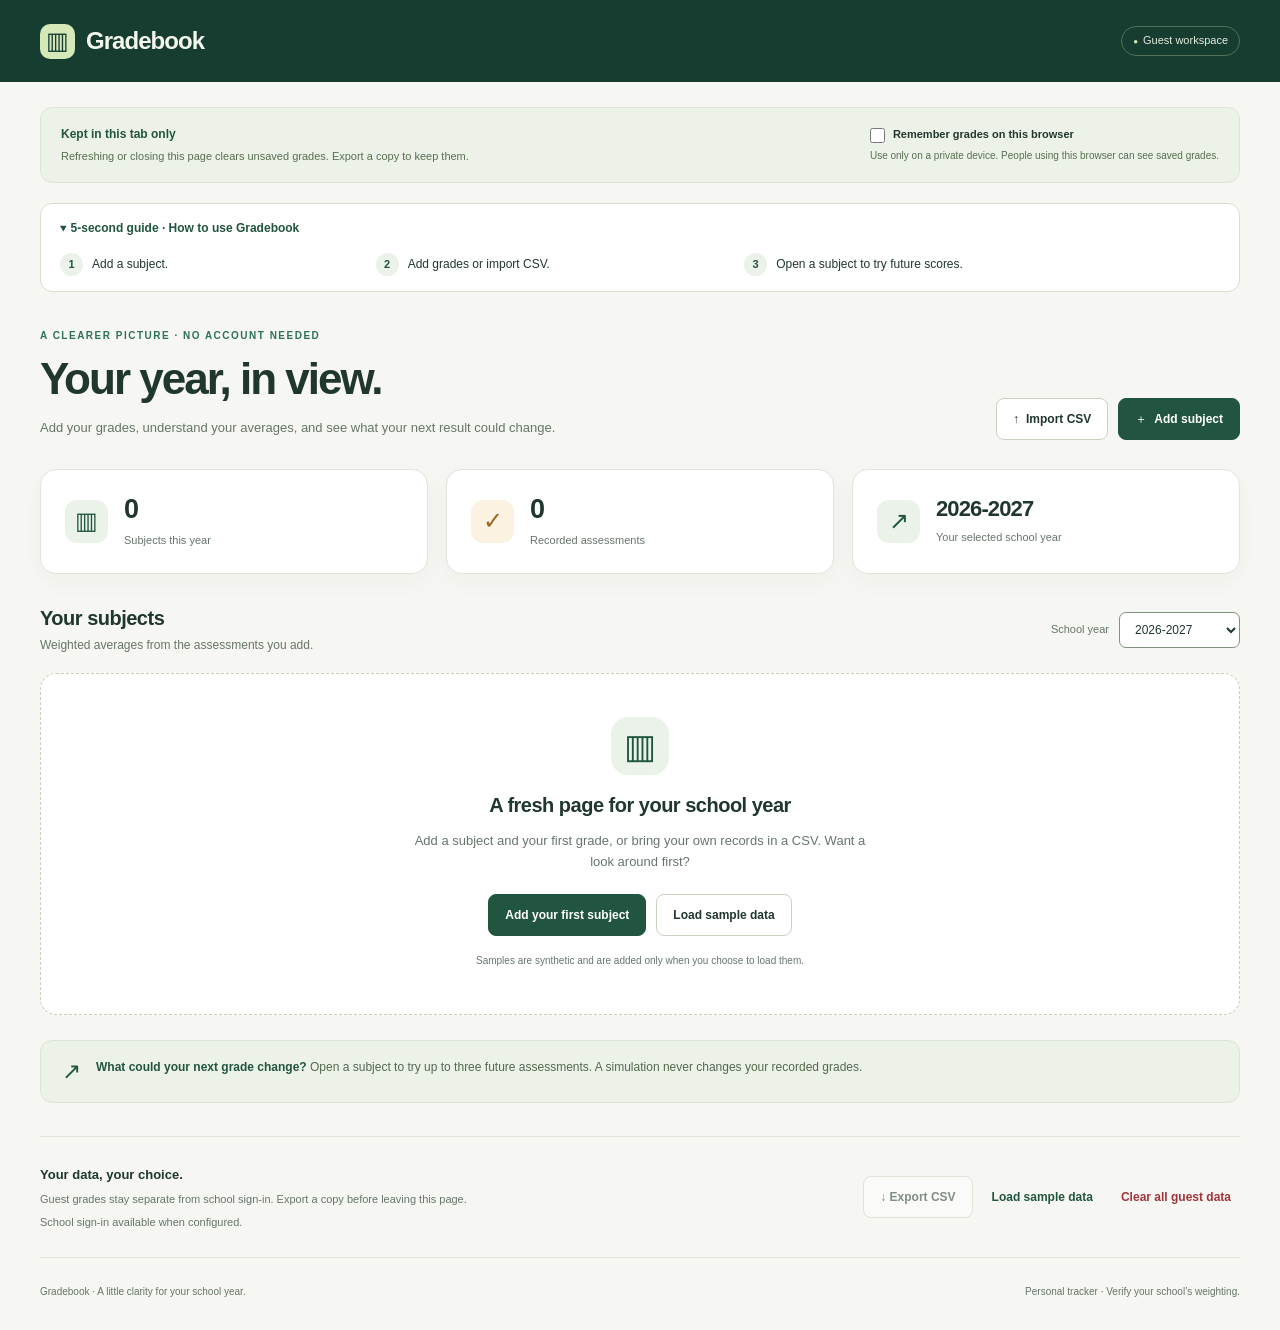
==== guest-site/index.html @ 970b0039 "Add free student grade dashboard with school SSO, guest mode and tutorial" ====
<!doctype html>
<html lang="en">
<head>
  <meta charset="utf-8">
  <meta name="viewport" content="width=device-width, initial-scale=1">
  <meta name="color-scheme" content="light">
  <meta name="referrer" content="strict-origin-when-cross-origin">
  <meta http-equiv="Content-Security-Policy" content="default-src 'self'; script-src 'self'; style-src 'self'; img-src 'self' data:; connect-src 'none'; object-src 'none'; base-uri 'none'; form-action 'none'">
  <meta name="description" content="Track your own grades and explore future scores, with no account required.">
  <title>Guest workspace · Gradebook</title>
  <link rel="stylesheet" href="./assets/app.css">
  <script src="./assets/app.js" defer></script>
</head>
<body data-school-login="">
  <a href="#main" class="skip-link">Skip to content</a>
  <header class="site-header">
    <a class="brand" href="#overview" aria-label="Gradebook guest overview"><span class="brand-mark" aria-hidden="true">▥</span>Gradebook</a>
    <div class="header-actions"><span class="guest-pill"><span aria-hidden="true">●</span>Guest workspace</span><a id="school-login" class="school-link" hidden>School sign-in <span aria-hidden="true">↗</span></a></div>
  </header>
  <main id="main" class="page">
    <noscript><div class="notice error">This guest tracker needs JavaScript to calculate and manage grades. No grades are sent to a server.</div></noscript>
    <div id="announcement" class="notice" role="status" aria-live="polite" hidden></div>
    <section class="storage-bar" aria-label="Guest data storage">
      <div class="storage-copy"><strong id="storage-status">Kept in this tab only</strong><span id="storage-description">Refreshing or closing this page clears your grades.</span></div>
      <div class="storage-choice"><label class="checkbox-label" for="remember"><input type="checkbox" id="remember">Remember grades on this browser</label><span>Use only on a private device. People using this browser can see saved grades.</span></div>
    </section>
    <details class="quick-guide" open>
      <summary>5-second guide · How to use Gradebook</summary>
      <ol class="quick-guide-steps" role="list">
        <li><span class="quick-guide-number" aria-hidden="true">1</span><span>Add a subject.</span></li>
        <li><span class="quick-guide-number" aria-hidden="true">2</span><span>Add grades or import CSV.</span></li>
        <li><span class="quick-guide-number" aria-hidden="true">3</span><span>Open a subject to try future scores.</span></li>
      </ol>
    </details>
    <section id="overview-view" aria-labelledby="overview-title">
      <div class="page-heading"><div><div class="eyebrow">A clearer picture · No account needed</div><h1 id="overview-title">Your year, in view.</h1><p class="lede">Add your grades, understand your averages, and see what your next result could change.</p></div><div class="actions"><button class="button secondary" id="import-open" type="button"><span aria-hidden="true">↑</span>Import CSV</button><button class="button" id="subject-open" type="button"><span aria-hidden="true">＋</span>Add subject</button></div></div>
      <div class="summary-grid" aria-label="Year at a glance"><article class="summary"><span class="summary-icon" aria-hidden="true">▥</span><div><strong id="subject-count">0</strong><span>Subjects this year</span></div></article><article class="summary"><span class="summary-icon amber" aria-hidden="true">✓</span><div><strong id="grade-count">0</strong><span>Recorded assessments</span></div></article><article class="summary"><span class="summary-icon" aria-hidden="true">↗</span><div><strong class="year-value" id="year-summary"></strong><span>Your selected school year</span></div></article></div>
      <div class="section-heading"><div><h2>Your subjects</h2><p class="muted small">Weighted averages from the assessments you add.</p></div><label class="year-label" for="year-filter">School year<select id="year-filter"></select></label></div>
      <div id="subject-grid" class="subject-grid"></div>
      <div id="empty-state" class="empty-state"><div class="empty-symbol" aria-hidden="true">▥</div><h2>A fresh page for your school year</h2><p>Add a subject and your first grade, or bring your own records in a CSV. Want a look around first?</p><div class="actions"><button class="button" id="first-subject" type="button">Add your first subject</button><button class="button secondary" id="sample-load" type="button">Load sample data</button></div><p class="fine-print">Samples are synthetic and are added only when you choose to load them.</p></div>
      <aside class="tip"><span aria-hidden="true">↗</span><p><strong>What could your next grade change?</strong> Open a subject to try up to three future assessments. A simulation never changes your recorded grades.</p></aside>
    </section>
    <section id="detail-view" hidden aria-labelledby="detail-title">
      <button id="detail-back" class="back-link" type="button">← Back to your subjects</button>
      <div class="page-heading"><div><div class="eyebrow" id="detail-year"></div><h1 id="detail-title" tabindex="-1"></h1><p class="lede">Every result is a step in your progress.</p></div><div class="actions"><button class="button secondary danger-text" id="subject-remove" type="button">Remove subject</button><button class="button" id="grade-open" type="button">＋ Add grade</button></div></div>
      <div class="detail-layout"><section class="panel" aria-labelledby="assessment-title"><div class="panel-heading"><h2 id="assessment-title">Your assessments</h2><span class="muted small" id="assessment-count"></span></div><div class="table-scroll"><table><caption class="sr-only" id="assessment-caption"></caption><thead><tr><th scope="col">Assessment</th><th scope="col" class="numeric">Result</th><th scope="col" class="numeric">Weight</th><th scope="col"><span class="sr-only">Actions</span></th></tr></thead><tbody id="assessment-body"></tbody></table></div><div class="compact-empty" id="assessment-empty">No grades yet. Add an assessment to begin your average.</div><p class="panel-note">Average = sum of each percentage × weight ÷ total weight.</p></section><aside><div class="average-card"><div><span>Your weighted average</span><small>Based on recorded grades</small></div><strong id="detail-average">—</strong></div><section class="panel" aria-labelledby="simulation-title"><div class="panel-heading"><h2 id="simulation-title">What’s possible?</h2><span aria-hidden="true">↗</span></div><div class="panel-body"><p class="muted small">Try future scores with the same relative weights as your recorded grades. Leave unused rows completely blank.</p><form id="simulation-form"><div id="future-rows"></div><div class="field"><label for="target">Target average (%)</label><input id="target" name="target" type="number" min="0" max="100" step="0.0001" value="70" required></div><button class="button wide" type="submit">Calculate projection →</button><p id="simulation-error" class="field-error" role="alert" hidden></p><div class="simulation-result" id="simulation-result" aria-live="polite" hidden><span>Projected average</span><strong id="projected-average"></strong><p id="target-result"></p></div></form><p class="fine-print">A prediction, not a recorded result. Verify assessment weights and rounding with your school.</p></div></section></aside></div>
    </section>
    <section class="data-tools" aria-label="Guest workspace tools"><div><strong>Your data, your choice.</strong><p>Guest grades stay separate from school sign-in. Export a copy before leaving this page.</p><p id="school-unconfigured" class="small muted">School sign-in available when configured.</p></div><div class="actions"><button class="button secondary" id="export-data" type="button">↓ Export CSV</button><button class="button quiet" id="sample-load-secondary" type="button">Load sample data</button><button class="button quiet danger-text" id="clear-data" type="button">Clear all guest data</button></div></section>
    <footer><span>Gradebook · A little clarity for your school year.</span><span>Personal tracker · Verify your school’s weighting.</span></footer>
  </main>
  <dialog id="subject-dialog" aria-labelledby="subject-dialog-title"><form id="subject-form"><div class="dialog-heading"><div><div class="eyebrow">Make room for progress</div><h2 id="subject-dialog-title">Add a subject</h2></div><button class="close-button" type="button" data-close="subject-dialog" aria-label="Close add subject">×</button></div><p class="muted small">Start with a subject and school year. You can add assessments next.</p><div class="field"><label for="subject-name">Subject name</label><input id="subject-name" name="name" maxlength="100" placeholder="e.g. Mathematics" required></div><div class="field"><label for="subject-year">School year</label><input id="subject-year" name="year" maxlength="9" pattern="[0-9]{4}-[0-9]{4}" placeholder="2026-2027" aria-describedby="year-help" required><span id="year-help" class="help-text">Use consecutive years, such as 2026-2027.</span></div><p id="subject-error" class="field-error" role="alert" hidden></p><div class="actions"><button class="button" type="submit">Add subject →</button><button class="button quiet" data-close="subject-dialog" type="button">Cancel</button></div></form></dialog>
  <dialog id="grade-dialog" aria-labelledby="grade-dialog-title"><form id="grade-form"><div class="dialog-heading"><div><div class="eyebrow" id="grade-subject-name"></div><h2 id="grade-dialog-title">Add a grade</h2></div><button class="close-button" type="button" data-close="grade-dialog" aria-label="Close grade form">×</button></div><div class="field"><label for="grade-title">Assessment title</label><input id="grade-title" name="title" maxlength="120" placeholder="e.g. Algebra quiz" required></div><div class="field-grid"><div class="field"><label for="grade-earned">Points earned</label><input id="grade-earned" name="earned" type="number" min="0" max="999999" step="0.0001" required></div><div class="field"><label for="grade-possible">Maximum points</label><input id="grade-possible" name="possible" type="number" min="0.0001" max="999999" step="0.0001" required></div><div class="field"><label for="grade-weight">Relative weight</label><input id="grade-weight" name="weight" type="number" min="0.0001" max="999999" step="0.0001" value="1" aria-describedby="weight-help" required></div><div class="field"><label for="grade-date">Date</label><input id="grade-date" name="date" type="date" required></div></div><p class="help-text" id="weight-help">Weight 2 counts twice as much as weight 1. For points-based averaging, use each assessment’s maximum points as its weight.</p><p id="grade-error" class="field-error" role="alert" hidden></p><div class="actions"><button class="button" id="grade-save" type="submit">Add grade ✓</button><button class="button quiet" data-close="grade-dialog" type="button">Cancel</button></div></form></dialog>
  <dialog id="import-dialog" aria-labelledby="import-dialog-title"><form id="import-form"><div class="dialog-heading"><div><div class="eyebrow">Bring it all together</div><h2 id="import-dialog-title">Import your grades</h2></div><button class="close-button" type="button" data-close="import-dialog" aria-label="Close CSV import">×</button></div><p class="muted small">Choose a CSV of your own records. The file stays in this browser and is checked before any grades are added.</p><pre class="csv-example">year,subject,title,earned,possible,weight,date
2026-2027,Mathematics,Algebra quiz,16,20,1,2026-10-01</pre><div class="field"><label for="csv-file">UTF-8 CSV file</label><input id="csv-file" name="file" type="file" accept=".csv,text/csv" required><p class="help-text">Up to 500 rows and 1 MiB. Use decimal points, positive maximum points and weights, consecutive school years, and YYYY-MM-DD dates. Exact duplicate assessments are skipped.</p></div><p id="import-error" class="field-error" role="alert" hidden></p><div class="actions"><button id="import-submit" class="button" type="submit">Import grades ↑</button><button class="button quiet" data-close="import-dialog" type="button">Cancel</button></div></form></dialog>
</body>
</html>
---- guest-site/assets/app.css ----
@charset "UTF-8";
:root{--paper:#f6f7f2;--surface:#fff;--forest:#173c30;--green:#21553f;--mint:#eaf2e9;--lime:#d4e8b8;--ink:#20372e;--muted:#66756b;--line:#dfe6dc;--red:#a33338;--amber:#9a691e;font-family:"Segoe UI",-apple-system,BlinkMacSystemFont,"Helvetica Neue",sans-serif;color:var(--ink);background:var(--paper);font-synthesis:none;text-rendering:optimizeLegibility}
*{box-sizing:border-box}body{margin:0;font-size:15px;line-height:1.6}button,input,select{font:inherit}button,a,input,select{-webkit-tap-highlight-color:transparent}button{cursor:pointer}button:disabled{opacity:.55;cursor:not-allowed}h1,h2,h3,p{margin:0}h1{font-size:clamp(32px,4vw,44px);line-height:1.14;letter-spacing:-.045em;font-weight:650;overflow-wrap:anywhere}h2{font-size:20px;line-height:1.35;letter-spacing:-.025em;font-weight:650}h3{font-size:17px;line-height:1.4;letter-spacing:-.02em;font-weight:650;overflow-wrap:anywhere}a{color:var(--green);text-underline-offset:3px}strong{font-weight:650}[hidden]{display:none!important}:focus-visible{outline:3px solid #b18322;outline-offset:4px}.sr-only{position:absolute;width:1px;height:1px;padding:0;margin:-1px;overflow:hidden;clip:rect(0,0,0,0);white-space:nowrap;border:0}.skip-link{position:fixed;top:-80px;left:16px;z-index:30;padding:12px 20px;background:white;color:var(--forest);border-radius:8px}.skip-link:focus{top:16px}
.site-header{display:flex;align-items:center;justify-content:space-between;gap:24px;padding:22px max(28px,calc((100vw - 1200px)/2));color:#f3f7ee;background:var(--forest)}.brand{display:inline-flex;align-items:center;gap:11px;color:inherit;font-size:24px;font-weight:650;letter-spacing:-.04em;text-decoration:none}.brand-mark{display:grid;place-items:center;width:35px;height:35px;border-radius:10px;color:var(--forest);background:var(--lime);font-size:24px;line-height:1}.header-actions{display:flex;align-items:center;gap:25px}.guest-pill{padding:5px 11px;border:1px solid #55705a;border-radius:20px;font-size:11px;color:#e3ecdf}.guest-pill span{margin-right:5px;color:var(--lime);font-size:8px}.school-link{color:#e6f0de;font-size:12px;text-decoration:none}.school-link:hover{color:white;text-decoration:underline}.school-link span{margin-left:7px}.page{max-width:1256px;margin:auto;padding:25px 28px 30px}.page-heading{display:flex;align-items:flex-end;justify-content:space-between;gap:30px;margin:36px 0 29px}.page-heading>div{min-width:0}.eyebrow{margin-bottom:10px;color:#2d7257;font-size:10px;font-weight:700;letter-spacing:.15em;text-transform:uppercase}.lede{max-width:650px;margin-top:11px;font-size:13px;color:var(--muted);line-height:1.85}.actions{display:flex;align-items:center;flex-wrap:wrap;gap:10px}.button{display:inline-flex;align-items:center;justify-content:center;gap:7px;min-height:42px;padding:10px 16px;border:1px solid var(--green);border-radius:8px;background:var(--green);color:#fff;font-size:12px;font-weight:600;line-height:1.5;text-decoration:none;white-space:nowrap}.button:hover{background:var(--forest);border-color:var(--forest)}.button.secondary{background:#fff;border-color:#c8d4c1;color:var(--ink)}.button.secondary:hover{background:var(--mint);border-color:#9bad92}.button.quiet{padding-inline:8px;background:transparent;border-color:transparent;color:var(--green)}.button.quiet:hover{background:var(--mint)}.button.danger-text,.danger-text{color:var(--red)}.button.wide{width:100%}.muted{color:var(--muted)}.small{font-size:12px}.fine-print{margin-top:16px;color:var(--muted);font-size:10px;line-height:1.85}.storage-bar{display:flex;align-items:center;justify-content:space-between;gap:25px;padding:17px 20px;background:#edf2e8;border:1px solid #dce5d5;border-radius:12px}.storage-copy strong{display:block;font-size:12px;color:var(--green)}.storage-copy>span{display:block;margin-top:3px;color:#586e50;font-size:11px}.storage-choice>span{display:block;margin-top:4px;color:#586e50;font-size:10px}.checkbox-label{display:flex;gap:8px;align-items:center;margin:0;font-size:11px;font-weight:600}.checkbox-label input{accent-color:var(--green);width:15px;height:15px;flex-shrink:0;margin:0}.summary-grid{display:grid;grid-template-columns:repeat(3,minmax(0,1fr));gap:18px;margin-bottom:31px}.summary{display:flex;align-items:center;gap:16px;padding:23px 24px;border:1px solid var(--line);border-radius:16px;background:white;box-shadow:0 7px 24px rgb(26 51 37 / 4%)}.summary-icon{display:grid;place-items:center;width:43px;height:43px;border-radius:12px;background:var(--mint);color:var(--green);font-size:24px}.summary-icon.amber{background:#fbf2e2;color:var(--amber)}.summary strong{display:block;font-size:27px;line-height:1.2;font-weight:650;letter-spacing:-.04em;font-variant-numeric:tabular-nums}.summary strong.year-value{font-size:22px}.summary div>span{display:block;margin-top:7px;font-size:11px;color:var(--muted)}.section-heading{display:flex;align-items:center;justify-content:space-between;gap:18px;margin-bottom:18px}.section-heading p{margin-top:4px}.year-label{display:flex;align-items:center;gap:10px;margin:0;color:var(--muted);font-size:11px;font-weight:400}.year-label select{width:auto;min-height:36px;padding:8px 30px 8px 11px;font-size:12px}.subject-grid{display:grid;grid-template-columns:repeat(3,minmax(0,1fr));gap:18px}.subject-card{min-width:0;padding:24px;background:#fff;border:1px solid var(--line);border-radius:16px;box-shadow:0 7px 24px rgb(26 51 37 / 4%);transition:border-color .15s ease,transform .15s ease}.subject-card:hover{transform:translateY(-2px);border-color:#adc2a3}.subject-card-top{display:flex;align-items:flex-start;justify-content:space-between;gap:16px;margin-bottom:22px}.subject-symbol{display:grid;place-items:center;flex-shrink:0;width:38px;height:38px;background:var(--mint);border-radius:11px;color:var(--green);font-size:19px;font-family:Georgia,serif}.source{color:var(--muted);font-size:10px}.subject-year{margin-top:3px;color:var(--muted);font-size:11px}.subject-score{margin-top:20px;font-size:35px;font-weight:650;line-height:1.2;letter-spacing:-.05em;font-variant-numeric:tabular-nums}.subject-score span{margin-left:3px;font-size:19px;font-weight:400;color:var(--muted)}.subject-card progress{display:block;width:100%;height:6px;margin:15px 0 10px;-webkit-appearance:none;appearance:none;border:0;border-radius:10px;background:#edf1e9;color:#2d7257;overflow:hidden}.subject-card progress::-webkit-progress-bar{background:#edf1e9}.subject-card progress::-webkit-progress-value{background:#2d7257;border-radius:10px}.subject-card progress::-moz-progress-bar{background:#2d7257;border-radius:10px}.subject-meta{display:flex;justify-content:space-between;gap:10px;color:var(--muted);font-size:10px}.subject-card-bottom{display:flex;align-items:center;justify-content:space-between;gap:12px;margin-top:21px;padding-top:14px;border-top:1px solid #edf0e9}.text-button{padding:0;border:0;background:transparent;color:var(--green);font-size:11px;font-weight:600;text-align:left}.text-button:hover{text-decoration:underline;text-underline-offset:4px}.empty-state{padding:43px 22px;text-align:center;border:1px dashed #c2d1b9;border-radius:16px;background:white}.empty-symbol{display:grid;place-items:center;width:58px;height:58px;margin:0 auto 17px;border-radius:17px;color:var(--green);background:var(--mint);font-size:34px}.empty-state>p:not(.fine-print){max-width:470px;margin:12px auto 22px;color:var(--muted);font-size:13px}.empty-state .actions{justify-content:center}.tip{display:flex;align-items:flex-start;gap:15px;margin-top:25px;padding:17px 21px;border:1px solid #dce5d5;border-radius:12px;background:#edf2e8;font-size:12px;color:#53694d}.tip>span{color:var(--green);font-size:23px;line-height:1.2}.tip strong{color:var(--green)}.data-tools{display:flex;align-items:center;justify-content:space-between;gap:25px;margin-top:33px;padding:25px 0;border-top:1px solid var(--line);border-bottom:1px solid var(--line)}.data-tools strong{font-size:13px}.data-tools p{max-width:470px;margin-top:5px;color:var(--muted);font-size:11px}.data-tools .actions{justify-content:flex-end}footer{display:flex;align-items:center;justify-content:space-between;flex-wrap:wrap;gap:12px;padding-top:26px;color:var(--muted);font-size:10px}.notice{padding:13px 17px;margin-bottom:18px;background:var(--mint);color:var(--green);border:1px solid #ccdcbc;border-radius:9px;font-size:12px}.notice.error{background:#fcf0ee;color:var(--red);border-color:#e4bab5}.back-link{margin:30px 0 0;padding:0;border:0;background:transparent;color:var(--muted);font-size:12px}.back-link:hover{color:var(--green)}#detail-view .page-heading{margin-top:21px}.detail-layout{display:grid;grid-template-columns:minmax(0,1.7fr) minmax(320px,1fr);gap:24px;align-items:start}.panel{background:white;border:1px solid var(--line);border-radius:16px;box-shadow:0 7px 24px rgb(26 51 37 / 4%);overflow:hidden}.panel-heading{display:flex;align-items:center;justify-content:space-between;gap:15px;padding:22px 24px;border-bottom:1px solid var(--line)}.panel-heading h2{font-size:18px}.panel-body{padding:24px}.panel-note{padding:14px 24px;border-top:1px solid var(--line);color:var(--muted);font-size:10px}.table-scroll{overflow-x:auto}table{width:100%;border-collapse:collapse;text-align:left}th{padding:13px 22px;background:#fafbf8;border-bottom:1px solid var(--line);color:var(--muted);font-size:10px;font-weight:600;text-transform:uppercase;letter-spacing:.04em;white-space:nowrap}td{padding:17px 22px;border-bottom:1px solid #ecf0e9;font-size:12px;vertical-align:middle}tbody tr:last-child td{border:0}.assessment-name{display:block;font-weight:600;overflow-wrap:anywhere;min-width:110px}.assessment-meta{display:block;margin-top:4px;color:var(--muted);font-size:10px}.numeric{text-align:right;font-variant-numeric:tabular-nums}.score-pill{display:inline-block;padding:4px 7px;border-radius:6px;background:var(--mint);color:var(--green);font-size:11px;font-weight:600;white-space:nowrap}.table-actions{display:flex;align-items:center;gap:12px}.table-actions button{font-size:10px}.compact-empty{padding:30px 24px;text-align:center;color:var(--muted);font-size:12px}.average-card{display:flex;align-items:center;justify-content:space-between;gap:15px;padding:23px 24px;margin-bottom:21px;border-radius:16px;background:var(--forest);color:#fff}.average-card span{font-size:12px;color:#d3e4d1}.average-card small{display:block;margin-top:4px;color:#b0c7b3;font-size:10px}.average-card strong{font-size:37px;font-weight:650;letter-spacing:-.05em;white-space:nowrap;font-variant-numeric:tabular-nums}.future-label{margin:19px 0 8px;color:var(--muted);font-size:10px;font-weight:650;letter-spacing:.08em;text-transform:uppercase}.future-row{display:grid;grid-template-columns:repeat(3,minmax(0,1fr));gap:10px}.future-row .field{margin:0}.future-row label{font-size:10px}.future-row input{min-height:38px;padding:8px 9px;font-size:12px}#simulation-form>.field{margin-top:23px}.simulation-result{margin-top:20px;padding:18px;border:1px solid #d2e1c9;border-radius:10px;background:var(--mint)}.simulation-result>span{color:#526c4b;font-size:11px}.simulation-result>strong{display:block;margin-top:6px;color:var(--green);font-size:31px;letter-spacing:-.04em;font-variant-numeric:tabular-nums}.simulation-result p{margin-top:8px;color:#526c4b;font-size:11px;line-height:1.8}.field{margin:21px 0}.field-grid{display:grid;grid-template-columns:1fr 1fr;gap:0 19px}.field-grid .field{margin-top:0}label{display:block;margin-bottom:7px;font-size:12px;font-weight:600}input:not([type=checkbox]),select{width:100%;min-height:43px;padding:10px 12px;border:1px solid #83927e;border-radius:7px;background:white;color:var(--ink);line-height:1.4}input:not([type=checkbox]):hover,select:hover{border-color:#6f8666}input:not([type=checkbox]):focus,select:focus{border-color:var(--green);outline:3px solid #deebd6;outline-offset:0}input[type=file]{padding:13px;background:#fafcf8;font-size:12px}input[type=file]::file-selector-button{margin-right:10px;padding:6px 9px;border:1px solid #a4b59c;border-radius:5px;background:var(--mint);color:var(--green);cursor:pointer}.help-text{display:block;margin-top:8px;color:var(--muted);font-size:11px;line-height:1.8}.field-error{margin:15px 0;color:var(--red);font-size:12px;line-height:1.7}.csv-example{overflow-x:auto;margin:20px 0;padding:14px;border:1px solid #dce4d7;border-radius:8px;background:#f7faf4;color:var(--green);font-family:Consolas,"SFMono-Regular",monospace;font-size:10px;line-height:1.8;white-space:pre}dialog{width:calc(100% - 32px);max-width:550px;max-height:calc(100dvh - 40px);padding:28px;border:1px solid #cbd8c2;border-radius:18px;background:var(--paper);color:var(--ink);box-shadow:0 20px 90px rgb(10 30 15 / 22%);overflow-y:auto}dialog::backdrop{background:rgb(15 35 25 / 48%);backdrop-filter:blur(3px)}.dialog-heading{display:flex;justify-content:space-between;align-items:flex-start;gap:15px;margin-bottom:14px}.dialog-heading h2{font-size:27px}.dialog-heading .eyebrow{margin-bottom:7px}.close-button{display:grid;place-items:center;flex-shrink:0;width:30px;height:30px;padding:0;border:1px solid #c4d1bc;border-radius:50%;background:white;color:var(--muted);font-size:23px;line-height:1}.close-button:hover{background:var(--mint);color:var(--green)}
@media(max-width:1050px){.subject-grid{grid-template-columns:repeat(2,minmax(0,1fr))}.detail-layout{grid-template-columns:minmax(0,1.4fr) minmax(300px,1fr);gap:18px}.panel-body,.panel-heading{padding:20px}td,th{padding-inline:16px}.table-actions{flex-direction:column;align-items:flex-start;gap:6px}.data-tools{align-items:flex-start}.data-tools .actions{max-width:310px}.storage-bar{align-items:flex-start}.storage-copy{max-width:260px}.summary{padding:20px}.summary strong.year-value{font-size:20px}}
@media(max-width:800px){.detail-layout{grid-template-columns:1fr}.detail-layout>aside{display:grid;grid-template-columns:minmax(210px,.7fr) minmax(0,1fr);gap:20px;align-items:start}.average-card{align-items:flex-start;flex-direction:column}.page-heading{align-items:flex-start;flex-direction:column;gap:22px}.summary{gap:12px;padding:19px 16px}.summary-icon{width:35px;height:35px;font-size:21px}.summary div>span{font-size:10px}.table-actions{flex-direction:row}.storage-bar{flex-direction:column;gap:13px}.storage-copy{max-width:none}}
@media(max-width:600px){.site-header{padding:18px 20px;gap:14px}.brand{font-size:21px;gap:8px}.brand-mark{width:31px;height:31px}.header-actions{align-items:flex-end;flex-direction:column;gap:7px}.guest-pill{padding:3px 9px;font-size:9px}.school-link{font-size:10px}.page{padding:18px 20px 25px}.page-heading{margin-top:28px;margin-bottom:24px}.eyebrow{font-size:9px}.lede{font-size:12px}.summary-grid{gap:10px;margin-bottom:26px}.summary{padding:18px 12px;align-items:flex-start;flex-direction:column;gap:12px;border-radius:12px}.summary strong{font-size:24px}.summary strong.year-value{font-size:17px}.summary div>span{font-size:9px;line-height:1.6}.summary-icon{width:30px;height:30px;font-size:19px;border-radius:9px}.section-heading{align-items:flex-start;flex-direction:column;gap:12px}.section-heading h2{font-size:19px}.subject-grid{gap:13px}.subject-card{padding:19px;border-radius:13px}.subject-card-top{margin-bottom:18px}.subject-score{font-size:31px}.subject-meta{font-size:9px;gap:5px}.text-button{font-size:10px}.data-tools{align-items:flex-start;flex-direction:column;gap:18px}.data-tools .actions{justify-content:flex-start;max-width:none}.detail-layout>aside{display:block}.average-card{align-items:center;flex-direction:row}.table-actions{gap:10px}.tip{padding:15px;font-size:11px}footer{font-size:9px}.storage-bar{padding:15px}.storage-choice>span{font-size:9px;line-height:1.8}.checkbox-label{font-size:10px}.dialog-heading h2{font-size:25px}dialog{padding:23px}.field-grid{gap:0 14px}.empty-state{padding:33px 20px}.empty-state>p:not(.fine-print){font-size:12px}.panel-note{padding-inline:18px}.back-link{margin-top:25px}}
@media(max-width:410px){.page{padding-inline:16px}.subject-grid{grid-template-columns:1fr}.subject-card{padding:23px}.summary-icon{display:none}.summary{padding:18px 10px}.summary strong.year-value{font-size:15px}.subject-meta{font-size:10px}.text-button{font-size:11px}.future-row{gap:8px}.future-row label{font-size:9px}.field-grid{grid-template-columns:1fr}.button{padding-inline:13px}.page-heading .actions{gap:8px}dialog{padding:20px}.header-actions{gap:6px}.guest-pill{font-size:9px}.site-header{padding-inline:16px}}
@media(prefers-reduced-motion:reduce){*,*::before,*::after{scroll-behavior:auto!important;transition:none!important;animation:none!important}}
.quick-guide{margin:20px 0 0;padding:15px 19px;border:1px solid #d6e2cf;border-radius:12px;background:#fff}.quick-guide summary{color:var(--green);font-size:12px;font-weight:650;cursor:pointer}.quick-guide summary::marker{color:var(--green);font-size:10px}.quick-guide-steps{display:grid;grid-template-columns:.85fr 1fr 1.35fr;gap:16px;margin:15px 0 0;padding:0;list-style:none}.quick-guide-steps li{display:flex;align-items:center;gap:9px;color:var(--ink);font-size:12px}.quick-guide-number{display:grid;place-items:center;flex-shrink:0;width:23px;height:23px;border-radius:50%;background:var(--mint);color:var(--green);font-size:11px;font-weight:650}@media(max-width:700px){.quick-guide-steps{grid-template-columns:1fr;gap:10px}.quick-guide{padding:14px 16px}.quick-guide summary{font-size:11px}}
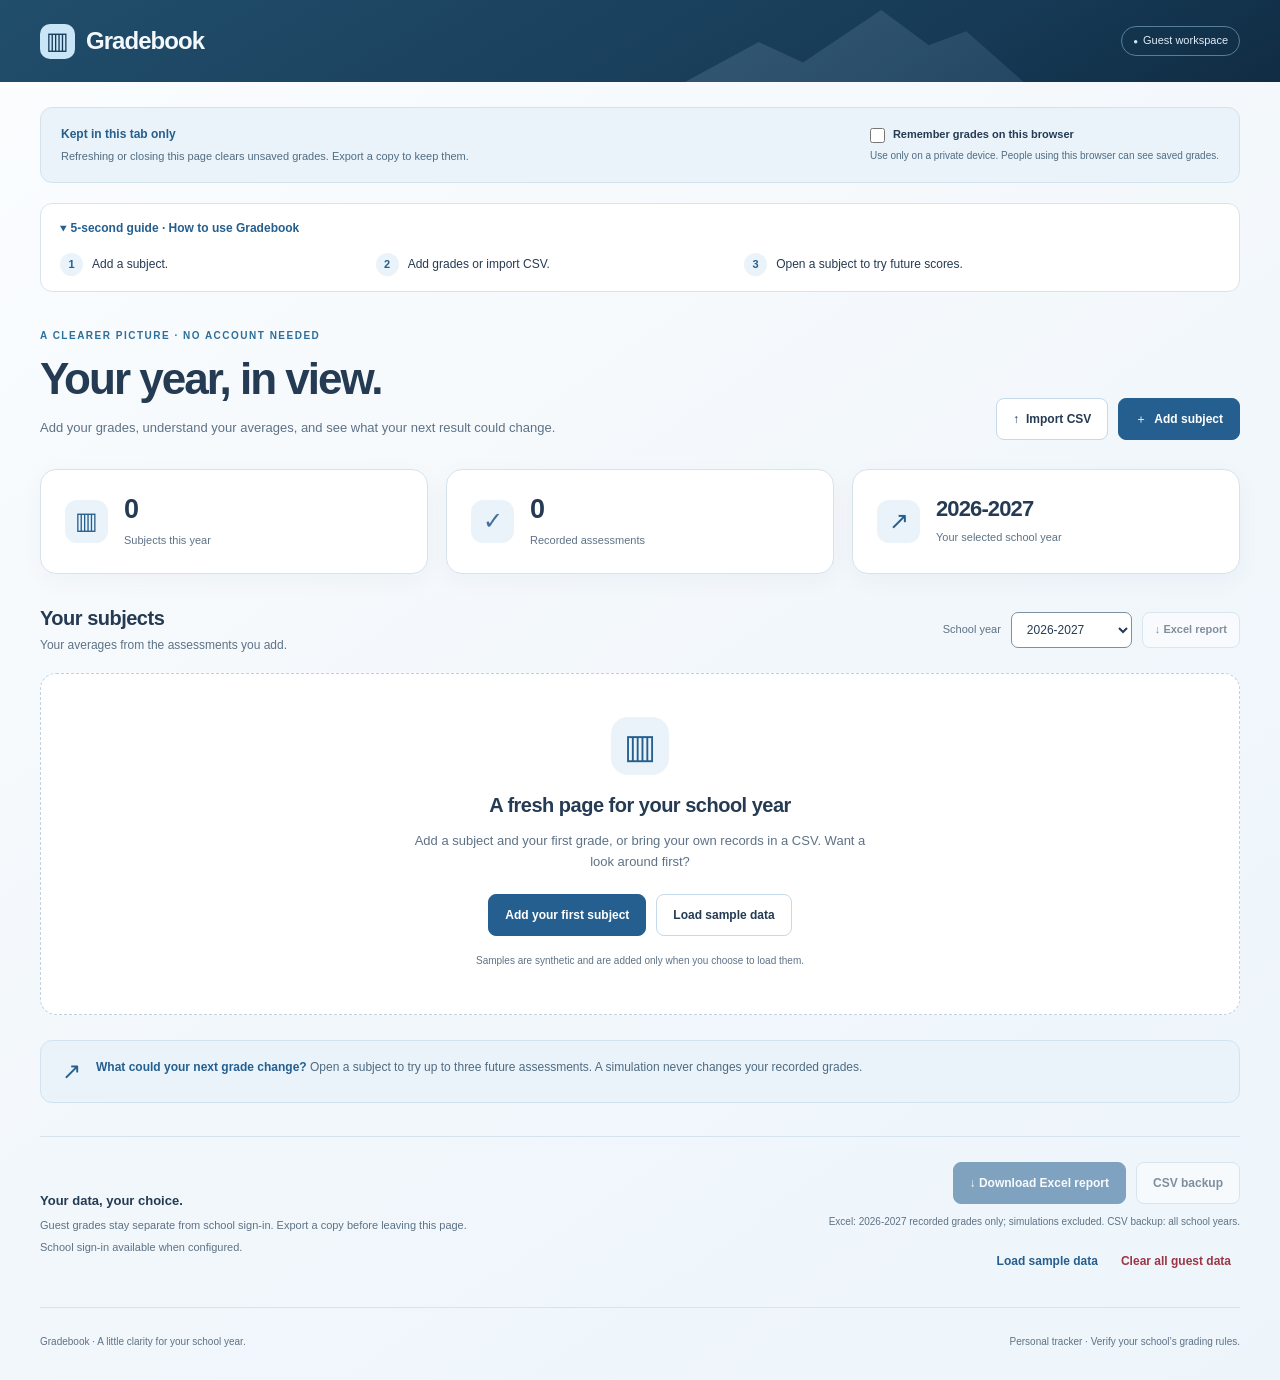
==== commit cdd01c26: "Add Excel progress reports, winter-blue theme and simpler grade entry" ====
--- a/guest-site/index.html
+++ b/guest-site/index.html
@@ -9,6 +9,7 @@
   <meta name="description" content="Track your own grades and explore future scores, with no account required.">
   <title>Guest workspace · Gradebook</title>
   <link rel="stylesheet" href="./assets/app.css">
+  <script src="./assets/excel-report.js" defer></script>
   <script src="./assets/app.js" defer></script>
 </head>
 <body data-school-login="">
@@ -35,7 +36,7 @@
     <section id="overview-view" aria-labelledby="overview-title">
       <div class="page-heading"><div><div class="eyebrow">A clearer picture · No account needed</div><h1 id="overview-title">Your year, in view.</h1><p class="lede">Add your grades, understand your averages, and see what your next result could change.</p></div><div class="actions"><button class="button secondary" id="import-open" type="button"><span aria-hidden="true">↑</span>Import CSV</button><button class="button" id="subject-open" type="button"><span aria-hidden="true">＋</span>Add subject</button></div></div>
       <div class="summary-grid" aria-label="Year at a glance"><article class="summary"><span class="summary-icon" aria-hidden="true">▥</span><div><strong id="subject-count">0</strong><span>Subjects this year</span></div></article><article class="summary"><span class="summary-icon amber" aria-hidden="true">✓</span><div><strong id="grade-count">0</strong><span>Recorded assessments</span></div></article><article class="summary"><span class="summary-icon" aria-hidden="true">↗</span><div><strong class="year-value" id="year-summary"></strong><span>Your selected school year</span></div></article></div>
-      <div class="section-heading"><div><h2>Your subjects</h2><p class="muted small">Weighted averages from the assessments you add.</p></div><label class="year-label" for="year-filter">School year<select id="year-filter"></select></label></div>
+      <div class="section-heading"><div><h2>Your subjects</h2><p class="muted small">Your averages from the assessments you add.</p></div><div class="subject-controls"><label class="year-label" for="year-filter">School year<select id="year-filter"></select></label><button class="button secondary compact" id="export-excel-top" type="button" aria-label="Download Excel report for the selected school year" aria-describedby="export-scope" disabled>↓ Excel report</button></div></div>
       <div id="subject-grid" class="subject-grid"></div>
       <div id="empty-state" class="empty-state"><div class="empty-symbol" aria-hidden="true">▥</div><h2>A fresh page for your school year</h2><p>Add a subject and your first grade, or bring your own records in a CSV. Want a look around first?</p><div class="actions"><button class="button" id="first-subject" type="button">Add your first subject</button><button class="button secondary" id="sample-load" type="button">Load sample data</button></div><p class="fine-print">Samples are synthetic and are added only when you choose to load them.</p></div>
       <aside class="tip"><span aria-hidden="true">↗</span><p><strong>What could your next grade change?</strong> Open a subject to try up to three future assessments. A simulation never changes your recorded grades.</p></aside>
@@ -43,14 +44,14 @@
     <section id="detail-view" hidden aria-labelledby="detail-title">
       <button id="detail-back" class="back-link" type="button">← Back to your subjects</button>
       <div class="page-heading"><div><div class="eyebrow" id="detail-year"></div><h1 id="detail-title" tabindex="-1"></h1><p class="lede">Every result is a step in your progress.</p></div><div class="actions"><button class="button secondary danger-text" id="subject-remove" type="button">Remove subject</button><button class="button" id="grade-open" type="button">＋ Add grade</button></div></div>
-      <div class="detail-layout"><section class="panel" aria-labelledby="assessment-title"><div class="panel-heading"><h2 id="assessment-title">Your assessments</h2><span class="muted small" id="assessment-count"></span></div><div class="table-scroll"><table><caption class="sr-only" id="assessment-caption"></caption><thead><tr><th scope="col">Assessment</th><th scope="col" class="numeric">Result</th><th scope="col" class="numeric">Weight</th><th scope="col"><span class="sr-only">Actions</span></th></tr></thead><tbody id="assessment-body"></tbody></table></div><div class="compact-empty" id="assessment-empty">No grades yet. Add an assessment to begin your average.</div><p class="panel-note">Average = sum of each percentage × weight ÷ total weight.</p></section><aside><div class="average-card"><div><span>Your weighted average</span><small>Based on recorded grades</small></div><strong id="detail-average">—</strong></div><section class="panel" aria-labelledby="simulation-title"><div class="panel-heading"><h2 id="simulation-title">What’s possible?</h2><span aria-hidden="true">↗</span></div><div class="panel-body"><p class="muted small">Try future scores with the same relative weights as your recorded grades. Leave unused rows completely blank.</p><form id="simulation-form"><div id="future-rows"></div><div class="field"><label for="target">Target average (%)</label><input id="target" name="target" type="number" min="0" max="100" step="0.0001" value="70" required></div><button class="button wide" type="submit">Calculate projection →</button><p id="simulation-error" class="field-error" role="alert" hidden></p><div class="simulation-result" id="simulation-result" aria-live="polite" hidden><span>Projected average</span><strong id="projected-average"></strong><p id="target-result"></p></div></form><p class="fine-print">A prediction, not a recorded result. Verify assessment weights and rounding with your school.</p></div></section></aside></div>
+      <div class="detail-layout"><section class="panel" aria-labelledby="assessment-title"><div class="panel-heading"><h2 id="assessment-title">Your assessments</h2><span class="muted small" id="assessment-count"></span></div><div class="table-scroll"><table><caption class="sr-only" id="assessment-caption"></caption><thead><tr><th scope="col">Assessment</th><th scope="col" class="numeric">Result</th><th scope="col"><span class="sr-only">Actions</span></th></tr></thead><tbody id="assessment-body"></tbody></table></div><div class="compact-empty" id="assessment-empty">No grades yet. Add an assessment to begin your average.</div><p class="panel-note">New grades count equally. Imported records keep their original calculations.</p></section><aside><div class="average-card"><div><span>Your average</span><small>Based on recorded grades</small></div><strong id="detail-average">—</strong></div><section class="panel" aria-labelledby="simulation-title"><div class="panel-heading"><h2 id="simulation-title">What’s possible?</h2><span aria-hidden="true">↗</span></div><div class="panel-body"><p class="muted small">Try up to three future assessments. Leave unused rows completely blank.</p><form id="simulation-form"><div id="future-rows"></div><div class="field"><label for="target">Target average (%)</label><input id="target" name="target" type="number" min="0" max="100" step="0.0001" value="70" required></div><button class="button wide" type="submit">Calculate projection →</button><p id="simulation-error" class="field-error" role="alert" hidden></p><div class="simulation-result" id="simulation-result" aria-live="polite" hidden><span>Projected average</span><strong id="projected-average"></strong><p id="target-result"></p></div></form><p class="fine-print">A prediction, not a recorded result. Check your school’s grading rules.</p></div></section></aside></div>
     </section>
-    <section class="data-tools" aria-label="Guest workspace tools"><div><strong>Your data, your choice.</strong><p>Guest grades stay separate from school sign-in. Export a copy before leaving this page.</p><p id="school-unconfigured" class="small muted">School sign-in available when configured.</p></div><div class="actions"><button class="button secondary" id="export-data" type="button">↓ Export CSV</button><button class="button quiet" id="sample-load-secondary" type="button">Load sample data</button><button class="button quiet danger-text" id="clear-data" type="button">Clear all guest data</button></div></section>
-    <footer><span>Gradebook · A little clarity for your school year.</span><span>Personal tracker · Verify your school’s weighting.</span></footer>
+    <section class="data-tools" aria-label="Guest workspace tools"><div><strong>Your data, your choice.</strong><p>Guest grades stay separate from school sign-in. Export a copy before leaving this page.</p><p id="school-unconfigured" class="small muted">School sign-in available when configured.</p></div><div class="data-actions"><div class="actions"><button class="button" id="export-excel" type="button" aria-describedby="export-scope" disabled>↓ Download Excel report</button><button class="button secondary" id="export-data" type="button" aria-describedby="export-scope">CSV backup</button></div><p class="export-scope" id="export-scope">Excel: selected school year, recorded grades only. CSV backup: all school years.</p><div class="actions"><button class="button quiet" id="sample-load-secondary" type="button">Load sample data</button><button class="button quiet danger-text" id="clear-data" type="button">Clear all guest data</button></div></div></section>
+    <footer><span>Gradebook · A little clarity for your school year.</span><span>Personal tracker · Verify your school’s grading rules.</span></footer>
   </main>
   <dialog id="subject-dialog" aria-labelledby="subject-dialog-title"><form id="subject-form"><div class="dialog-heading"><div><div class="eyebrow">Make room for progress</div><h2 id="subject-dialog-title">Add a subject</h2></div><button class="close-button" type="button" data-close="subject-dialog" aria-label="Close add subject">×</button></div><p class="muted small">Start with a subject and school year. You can add assessments next.</p><div class="field"><label for="subject-name">Subject name</label><input id="subject-name" name="name" maxlength="100" placeholder="e.g. Mathematics" required></div><div class="field"><label for="subject-year">School year</label><input id="subject-year" name="year" maxlength="9" pattern="[0-9]{4}-[0-9]{4}" placeholder="2026-2027" aria-describedby="year-help" required><span id="year-help" class="help-text">Use consecutive years, such as 2026-2027.</span></div><p id="subject-error" class="field-error" role="alert" hidden></p><div class="actions"><button class="button" type="submit">Add subject →</button><button class="button quiet" data-close="subject-dialog" type="button">Cancel</button></div></form></dialog>
-  <dialog id="grade-dialog" aria-labelledby="grade-dialog-title"><form id="grade-form"><div class="dialog-heading"><div><div class="eyebrow" id="grade-subject-name"></div><h2 id="grade-dialog-title">Add a grade</h2></div><button class="close-button" type="button" data-close="grade-dialog" aria-label="Close grade form">×</button></div><div class="field"><label for="grade-title">Assessment title</label><input id="grade-title" name="title" maxlength="120" placeholder="e.g. Algebra quiz" required></div><div class="field-grid"><div class="field"><label for="grade-earned">Points earned</label><input id="grade-earned" name="earned" type="number" min="0" max="999999" step="0.0001" required></div><div class="field"><label for="grade-possible">Maximum points</label><input id="grade-possible" name="possible" type="number" min="0.0001" max="999999" step="0.0001" required></div><div class="field"><label for="grade-weight">Relative weight</label><input id="grade-weight" name="weight" type="number" min="0.0001" max="999999" step="0.0001" value="1" aria-describedby="weight-help" required></div><div class="field"><label for="grade-date">Date</label><input id="grade-date" name="date" type="date" required></div></div><p class="help-text" id="weight-help">Weight 2 counts twice as much as weight 1. For points-based averaging, use each assessment’s maximum points as its weight.</p><p id="grade-error" class="field-error" role="alert" hidden></p><div class="actions"><button class="button" id="grade-save" type="submit">Add grade ✓</button><button class="button quiet" data-close="grade-dialog" type="button">Cancel</button></div></form></dialog>
+  <dialog id="grade-dialog" aria-labelledby="grade-dialog-title"><form id="grade-form"><div class="dialog-heading"><div><div class="eyebrow" id="grade-subject-name"></div><h2 id="grade-dialog-title">Add a grade</h2></div><button class="close-button" type="button" data-close="grade-dialog" aria-label="Close grade form">×</button></div><div class="field"><label for="grade-title">Assessment title</label><input id="grade-title" name="title" maxlength="120" placeholder="e.g. Algebra quiz" required></div><div class="field-grid"><div class="field"><label for="grade-earned">Points earned</label><input id="grade-earned" name="earned" type="number" min="0" max="999999" step="0.0001" required></div><div class="field"><label for="grade-possible">Maximum points</label><input id="grade-possible" name="possible" type="number" min="0.0001" max="999999" step="0.0001" required></div><div class="field"><label for="grade-date">Date</label><input id="grade-date" name="date" type="date" required></div></div><p id="grade-error" class="field-error" role="alert" hidden></p><div class="actions"><button class="button" id="grade-save" type="submit">Add grade ✓</button><button class="button quiet" data-close="grade-dialog" type="button">Cancel</button></div></form></dialog>
   <dialog id="import-dialog" aria-labelledby="import-dialog-title"><form id="import-form"><div class="dialog-heading"><div><div class="eyebrow">Bring it all together</div><h2 id="import-dialog-title">Import your grades</h2></div><button class="close-button" type="button" data-close="import-dialog" aria-label="Close CSV import">×</button></div><p class="muted small">Choose a CSV of your own records. The file stays in this browser and is checked before any grades are added.</p><pre class="csv-example">year,subject,title,earned,possible,weight,date
-2026-2027,Mathematics,Algebra quiz,16,20,1,2026-10-01</pre><div class="field"><label for="csv-file">UTF-8 CSV file</label><input id="csv-file" name="file" type="file" accept=".csv,text/csv" required><p class="help-text">Up to 500 rows and 1 MiB. Use decimal points, positive maximum points and weights, consecutive school years, and YYYY-MM-DD dates. Exact duplicate assessments are skipped.</p></div><p id="import-error" class="field-error" role="alert" hidden></p><div class="actions"><button id="import-submit" class="button" type="submit">Import grades ↑</button><button class="button quiet" data-close="import-dialog" type="button">Cancel</button></div></form></dialog>
+2026-2027,Mathematics,Algebra quiz,16,20,1,2026-10-01</pre><div class="field"><label for="csv-file">UTF-8 CSV file</label><input id="csv-file" name="file" type="file" accept=".csv,text/csv" required><p class="help-text">Up to 500 rows and 1 MiB. Keep the required columns above, use decimal points and YYYY-MM-DD dates. Exact duplicate assessments are skipped.</p></div><p id="import-error" class="field-error" role="alert" hidden></p><div class="actions"><button id="import-submit" class="button" type="submit">Import grades ↑</button><button class="button quiet" data-close="import-dialog" type="button">Cancel</button></div></form></dialog>
 </body>
 </html>
--- a/guest-site/assets/app.css
+++ b/guest-site/assets/app.css
@@ -1,10 +1,15 @@
 @charset "UTF-8";
-:root{--paper:#f6f7f2;--surface:#fff;--forest:#173c30;--green:#21553f;--mint:#eaf2e9;--lime:#d4e8b8;--ink:#20372e;--muted:#66756b;--line:#dfe6dc;--red:#a33338;--amber:#9a691e;font-family:"Segoe UI",-apple-system,BlinkMacSystemFont,"Helvetica Neue",sans-serif;color:var(--ink);background:var(--paper);font-synthesis:none;text-rendering:optimizeLegibility}
-*{box-sizing:border-box}body{margin:0;font-size:15px;line-height:1.6}button,input,select{font:inherit}button,a,input,select{-webkit-tap-highlight-color:transparent}button{cursor:pointer}button:disabled{opacity:.55;cursor:not-allowed}h1,h2,h3,p{margin:0}h1{font-size:clamp(32px,4vw,44px);line-height:1.14;letter-spacing:-.045em;font-weight:650;overflow-wrap:anywhere}h2{font-size:20px;line-height:1.35;letter-spacing:-.025em;font-weight:650}h3{font-size:17px;line-height:1.4;letter-spacing:-.02em;font-weight:650;overflow-wrap:anywhere}a{color:var(--green);text-underline-offset:3px}strong{font-weight:650}[hidden]{display:none!important}:focus-visible{outline:3px solid #b18322;outline-offset:4px}.sr-only{position:absolute;width:1px;height:1px;padding:0;margin:-1px;overflow:hidden;clip:rect(0,0,0,0);white-space:nowrap;border:0}.skip-link{position:fixed;top:-80px;left:16px;z-index:30;padding:12px 20px;background:white;color:var(--forest);border-radius:8px}.skip-link:focus{top:16px}
-.site-header{display:flex;align-items:center;justify-content:space-between;gap:24px;padding:22px max(28px,calc((100vw - 1200px)/2));color:#f3f7ee;background:var(--forest)}.brand{display:inline-flex;align-items:center;gap:11px;color:inherit;font-size:24px;font-weight:650;letter-spacing:-.04em;text-decoration:none}.brand-mark{display:grid;place-items:center;width:35px;height:35px;border-radius:10px;color:var(--forest);background:var(--lime);font-size:24px;line-height:1}.header-actions{display:flex;align-items:center;gap:25px}.guest-pill{padding:5px 11px;border:1px solid #55705a;border-radius:20px;font-size:11px;color:#e3ecdf}.guest-pill span{margin-right:5px;color:var(--lime);font-size:8px}.school-link{color:#e6f0de;font-size:12px;text-decoration:none}.school-link:hover{color:white;text-decoration:underline}.school-link span{margin-left:7px}.page{max-width:1256px;margin:auto;padding:25px 28px 30px}.page-heading{display:flex;align-items:flex-end;justify-content:space-between;gap:30px;margin:36px 0 29px}.page-heading>div{min-width:0}.eyebrow{margin-bottom:10px;color:#2d7257;font-size:10px;font-weight:700;letter-spacing:.15em;text-transform:uppercase}.lede{max-width:650px;margin-top:11px;font-size:13px;color:var(--muted);line-height:1.85}.actions{display:flex;align-items:center;flex-wrap:wrap;gap:10px}.button{display:inline-flex;align-items:center;justify-content:center;gap:7px;min-height:42px;padding:10px 16px;border:1px solid var(--green);border-radius:8px;background:var(--green);color:#fff;font-size:12px;font-weight:600;line-height:1.5;text-decoration:none;white-space:nowrap}.button:hover{background:var(--forest);border-color:var(--forest)}.button.secondary{background:#fff;border-color:#c8d4c1;color:var(--ink)}.button.secondary:hover{background:var(--mint);border-color:#9bad92}.button.quiet{padding-inline:8px;background:transparent;border-color:transparent;color:var(--green)}.button.quiet:hover{background:var(--mint)}.button.danger-text,.danger-text{color:var(--red)}.button.wide{width:100%}.muted{color:var(--muted)}.small{font-size:12px}.fine-print{margin-top:16px;color:var(--muted);font-size:10px;line-height:1.85}.storage-bar{display:flex;align-items:center;justify-content:space-between;gap:25px;padding:17px 20px;background:#edf2e8;border:1px solid #dce5d5;border-radius:12px}.storage-copy strong{display:block;font-size:12px;color:var(--green)}.storage-copy>span{display:block;margin-top:3px;color:#586e50;font-size:11px}.storage-choice>span{display:block;margin-top:4px;color:#586e50;font-size:10px}.checkbox-label{display:flex;gap:8px;align-items:center;margin:0;font-size:11px;font-weight:600}.checkbox-label input{accent-color:var(--green);width:15px;height:15px;flex-shrink:0;margin:0}.summary-grid{display:grid;grid-template-columns:repeat(3,minmax(0,1fr));gap:18px;margin-bottom:31px}.summary{display:flex;align-items:center;gap:16px;padding:23px 24px;border:1px solid var(--line);border-radius:16px;background:white;box-shadow:0 7px 24px rgb(26 51 37 / 4%)}.summary-icon{display:grid;place-items:center;width:43px;height:43px;border-radius:12px;background:var(--mint);color:var(--green);font-size:24px}.summary-icon.amber{background:#fbf2e2;color:var(--amber)}.summary strong{display:block;font-size:27px;line-height:1.2;font-weight:650;letter-spacing:-.04em;font-variant-numeric:tabular-nums}.summary strong.year-value{font-size:22px}.summary div>span{display:block;margin-top:7px;font-size:11px;color:var(--muted)}.section-heading{display:flex;align-items:center;justify-content:space-between;gap:18px;margin-bottom:18px}.section-heading p{margin-top:4px}.year-label{display:flex;align-items:center;gap:10px;margin:0;color:var(--muted);font-size:11px;font-weight:400}.year-label select{width:auto;min-height:36px;padding:8px 30px 8px 11px;font-size:12px}.subject-grid{display:grid;grid-template-columns:repeat(3,minmax(0,1fr));gap:18px}.subject-card{min-width:0;padding:24px;background:#fff;border:1px solid var(--line);border-radius:16px;box-shadow:0 7px 24px rgb(26 51 37 / 4%);transition:border-color .15s ease,transform .15s ease}.subject-card:hover{transform:translateY(-2px);border-color:#adc2a3}.subject-card-top{display:flex;align-items:flex-start;justify-content:space-between;gap:16px;margin-bottom:22px}.subject-symbol{display:grid;place-items:center;flex-shrink:0;width:38px;height:38px;background:var(--mint);border-radius:11px;color:var(--green);font-size:19px;font-family:Georgia,serif}.source{color:var(--muted);font-size:10px}.subject-year{margin-top:3px;color:var(--muted);font-size:11px}.subject-score{margin-top:20px;font-size:35px;font-weight:650;line-height:1.2;letter-spacing:-.05em;font-variant-numeric:tabular-nums}.subject-score span{margin-left:3px;font-size:19px;font-weight:400;color:var(--muted)}.subject-card progress{display:block;width:100%;height:6px;margin:15px 0 10px;-webkit-appearance:none;appearance:none;border:0;border-radius:10px;background:#edf1e9;color:#2d7257;overflow:hidden}.subject-card progress::-webkit-progress-bar{background:#edf1e9}.subject-card progress::-webkit-progress-value{background:#2d7257;border-radius:10px}.subject-card progress::-moz-progress-bar{background:#2d7257;border-radius:10px}.subject-meta{display:flex;justify-content:space-between;gap:10px;color:var(--muted);font-size:10px}.subject-card-bottom{display:flex;align-items:center;justify-content:space-between;gap:12px;margin-top:21px;padding-top:14px;border-top:1px solid #edf0e9}.text-button{padding:0;border:0;background:transparent;color:var(--green);font-size:11px;font-weight:600;text-align:left}.text-button:hover{text-decoration:underline;text-underline-offset:4px}.empty-state{padding:43px 22px;text-align:center;border:1px dashed #c2d1b9;border-radius:16px;background:white}.empty-symbol{display:grid;place-items:center;width:58px;height:58px;margin:0 auto 17px;border-radius:17px;color:var(--green);background:var(--mint);font-size:34px}.empty-state>p:not(.fine-print){max-width:470px;margin:12px auto 22px;color:var(--muted);font-size:13px}.empty-state .actions{justify-content:center}.tip{display:flex;align-items:flex-start;gap:15px;margin-top:25px;padding:17px 21px;border:1px solid #dce5d5;border-radius:12px;background:#edf2e8;font-size:12px;color:#53694d}.tip>span{color:var(--green);font-size:23px;line-height:1.2}.tip strong{color:var(--green)}.data-tools{display:flex;align-items:center;justify-content:space-between;gap:25px;margin-top:33px;padding:25px 0;border-top:1px solid var(--line);border-bottom:1px solid var(--line)}.data-tools strong{font-size:13px}.data-tools p{max-width:470px;margin-top:5px;color:var(--muted);font-size:11px}.data-tools .actions{justify-content:flex-end}footer{display:flex;align-items:center;justify-content:space-between;flex-wrap:wrap;gap:12px;padding-top:26px;color:var(--muted);font-size:10px}.notice{padding:13px 17px;margin-bottom:18px;background:var(--mint);color:var(--green);border:1px solid #ccdcbc;border-radius:9px;font-size:12px}.notice.error{background:#fcf0ee;color:var(--red);border-color:#e4bab5}.back-link{margin:30px 0 0;padding:0;border:0;background:transparent;color:var(--muted);font-size:12px}.back-link:hover{color:var(--green)}#detail-view .page-heading{margin-top:21px}.detail-layout{display:grid;grid-template-columns:minmax(0,1.7fr) minmax(320px,1fr);gap:24px;align-items:start}.panel{background:white;border:1px solid var(--line);border-radius:16px;box-shadow:0 7px 24px rgb(26 51 37 / 4%);overflow:hidden}.panel-heading{display:flex;align-items:center;justify-content:space-between;gap:15px;padding:22px 24px;border-bottom:1px solid var(--line)}.panel-heading h2{font-size:18px}.panel-body{padding:24px}.panel-note{padding:14px 24px;border-top:1px solid var(--line);color:var(--muted);font-size:10px}.table-scroll{overflow-x:auto}table{width:100%;border-collapse:collapse;text-align:left}th{padding:13px 22px;background:#fafbf8;border-bottom:1px solid var(--line);color:var(--muted);font-size:10px;font-weight:600;text-transform:uppercase;letter-spacing:.04em;white-space:nowrap}td{padding:17px 22px;border-bottom:1px solid #ecf0e9;font-size:12px;vertical-align:middle}tbody tr:last-child td{border:0}.assessment-name{display:block;font-weight:600;overflow-wrap:anywhere;min-width:110px}.assessment-meta{display:block;margin-top:4px;color:var(--muted);font-size:10px}.numeric{text-align:right;font-variant-numeric:tabular-nums}.score-pill{display:inline-block;padding:4px 7px;border-radius:6px;background:var(--mint);color:var(--green);font-size:11px;font-weight:600;white-space:nowrap}.table-actions{display:flex;align-items:center;gap:12px}.table-actions button{font-size:10px}.compact-empty{padding:30px 24px;text-align:center;color:var(--muted);font-size:12px}.average-card{display:flex;align-items:center;justify-content:space-between;gap:15px;padding:23px 24px;margin-bottom:21px;border-radius:16px;background:var(--forest);color:#fff}.average-card span{font-size:12px;color:#d3e4d1}.average-card small{display:block;margin-top:4px;color:#b0c7b3;font-size:10px}.average-card strong{font-size:37px;font-weight:650;letter-spacing:-.05em;white-space:nowrap;font-variant-numeric:tabular-nums}.future-label{margin:19px 0 8px;color:var(--muted);font-size:10px;font-weight:650;letter-spacing:.08em;text-transform:uppercase}.future-row{display:grid;grid-template-columns:repeat(3,minmax(0,1fr));gap:10px}.future-row .field{margin:0}.future-row label{font-size:10px}.future-row input{min-height:38px;padding:8px 9px;font-size:12px}#simulation-form>.field{margin-top:23px}.simulation-result{margin-top:20px;padding:18px;border:1px solid #d2e1c9;border-radius:10px;background:var(--mint)}.simulation-result>span{color:#526c4b;font-size:11px}.simulation-result>strong{display:block;margin-top:6px;color:var(--green);font-size:31px;letter-spacing:-.04em;font-variant-numeric:tabular-nums}.simulation-result p{margin-top:8px;color:#526c4b;font-size:11px;line-height:1.8}.field{margin:21px 0}.field-grid{display:grid;grid-template-columns:1fr 1fr;gap:0 19px}.field-grid .field{margin-top:0}label{display:block;margin-bottom:7px;font-size:12px;font-weight:600}input:not([type=checkbox]),select{width:100%;min-height:43px;padding:10px 12px;border:1px solid #83927e;border-radius:7px;background:white;color:var(--ink);line-height:1.4}input:not([type=checkbox]):hover,select:hover{border-color:#6f8666}input:not([type=checkbox]):focus,select:focus{border-color:var(--green);outline:3px solid #deebd6;outline-offset:0}input[type=file]{padding:13px;background:#fafcf8;font-size:12px}input[type=file]::file-selector-button{margin-right:10px;padding:6px 9px;border:1px solid #a4b59c;border-radius:5px;background:var(--mint);color:var(--green);cursor:pointer}.help-text{display:block;margin-top:8px;color:var(--muted);font-size:11px;line-height:1.8}.field-error{margin:15px 0;color:var(--red);font-size:12px;line-height:1.7}.csv-example{overflow-x:auto;margin:20px 0;padding:14px;border:1px solid #dce4d7;border-radius:8px;background:#f7faf4;color:var(--green);font-family:Consolas,"SFMono-Regular",monospace;font-size:10px;line-height:1.8;white-space:pre}dialog{width:calc(100% - 32px);max-width:550px;max-height:calc(100dvh - 40px);padding:28px;border:1px solid #cbd8c2;border-radius:18px;background:var(--paper);color:var(--ink);box-shadow:0 20px 90px rgb(10 30 15 / 22%);overflow-y:auto}dialog::backdrop{background:rgb(15 35 25 / 48%);backdrop-filter:blur(3px)}.dialog-heading{display:flex;justify-content:space-between;align-items:flex-start;gap:15px;margin-bottom:14px}.dialog-heading h2{font-size:27px}.dialog-heading .eyebrow{margin-bottom:7px}.close-button{display:grid;place-items:center;flex-shrink:0;width:30px;height:30px;padding:0;border:1px solid #c4d1bc;border-radius:50%;background:white;color:var(--muted);font-size:23px;line-height:1}.close-button:hover{background:var(--mint);color:var(--green)}
+:root{--paper:#f2f7fb;--surface:#fff;--forest:#173b57;--green:#245f8f;--mint:#eaf3fa;--lime:#c9e6f8;--ink:#243b53;--muted:#5d7286;--line:#d6e3ed;--red:#9d3545;--amber:#426f99;font-family:"Segoe UI",-apple-system,BlinkMacSystemFont,"Helvetica Neue",sans-serif;color:var(--ink);background:var(--paper);font-synthesis:none;text-rendering:optimizeLegibility}
+*{box-sizing:border-box}body{margin:0;font-size:15px;line-height:1.6}button,input,select{font:inherit}button,a,input,select{-webkit-tap-highlight-color:transparent}button{cursor:pointer}button:disabled{opacity:.55;cursor:not-allowed}h1,h2,h3,p{margin:0}h1{font-size:clamp(32px,4vw,44px);line-height:1.14;letter-spacing:-.045em;font-weight:650;overflow-wrap:anywhere}h2{font-size:20px;line-height:1.35;letter-spacing:-.025em;font-weight:650}h3{font-size:17px;line-height:1.4;letter-spacing:-.02em;font-weight:650;overflow-wrap:anywhere}a{color:var(--green);text-underline-offset:3px}strong{font-weight:650}[hidden]{display:none!important}:focus-visible{outline:3px solid #4e88b3;outline-offset:4px}.sr-only{position:absolute;width:1px;height:1px;padding:0;margin:-1px;overflow:hidden;clip:rect(0,0,0,0);white-space:nowrap;border:0}.skip-link{position:fixed;top:-80px;left:16px;z-index:30;padding:12px 20px;background:white;color:var(--forest);border-radius:8px}.skip-link:focus{top:16px}
+.site-header{display:flex;align-items:center;justify-content:space-between;gap:24px;padding:22px max(28px,calc((100vw - 1200px)/2));color:#f3f8fc;background:var(--forest)}.brand{display:inline-flex;align-items:center;gap:11px;color:inherit;font-size:24px;font-weight:650;letter-spacing:-.04em;text-decoration:none}.brand-mark{display:grid;place-items:center;width:35px;height:35px;border-radius:10px;color:var(--forest);background:var(--lime);font-size:24px;line-height:1}.header-actions{display:flex;align-items:center;gap:25px}.guest-pill{padding:5px 11px;border:1px solid #557f9b;border-radius:20px;font-size:11px;color:#e0edf7}.guest-pill span{margin-right:5px;color:var(--lime);font-size:8px}.school-link{color:#e5f2fb;font-size:12px;text-decoration:none}.school-link:hover{color:white;text-decoration:underline}.school-link span{margin-left:7px}.page{max-width:1256px;margin:auto;padding:25px 28px 30px}.page-heading{display:flex;align-items:flex-end;justify-content:space-between;gap:30px;margin:36px 0 29px}.page-heading>div{min-width:0}.eyebrow{margin-bottom:10px;color:#2c6f9c;font-size:10px;font-weight:700;letter-spacing:.15em;text-transform:uppercase}.lede{max-width:650px;margin-top:11px;font-size:13px;color:var(--muted);line-height:1.85}.actions{display:flex;align-items:center;flex-wrap:wrap;gap:10px}.button{display:inline-flex;align-items:center;justify-content:center;gap:7px;min-height:42px;padding:10px 16px;border:1px solid var(--green);border-radius:8px;background:var(--green);color:#fff;font-size:12px;font-weight:600;line-height:1.5;text-decoration:none;white-space:nowrap}.button:hover{background:var(--forest);border-color:var(--forest)}.button.secondary{background:#fff;border-color:#c5d9e8;color:var(--ink)}.button.secondary:hover{background:var(--mint);border-color:#91b2ca}.button.quiet{padding-inline:8px;background:transparent;border-color:transparent;color:var(--green)}.button.quiet:hover{background:var(--mint)}.button.danger-text,.danger-text{color:var(--red)}.button.wide{width:100%}.muted{color:var(--muted)}.small{font-size:12px}.fine-print{margin-top:16px;color:var(--muted);font-size:10px;line-height:1.85}.storage-bar{display:flex;align-items:center;justify-content:space-between;gap:25px;padding:17px 20px;background:#eaf3fa;border:1px solid #d2e3ef;border-radius:12px}.storage-copy strong{display:block;font-size:12px;color:var(--green)}.storage-copy>span{display:block;margin-top:3px;color:#516c82;font-size:11px}.storage-choice>span{display:block;margin-top:4px;color:#516c82;font-size:10px}.checkbox-label{display:flex;gap:8px;align-items:center;margin:0;font-size:11px;font-weight:600}.checkbox-label input{accent-color:var(--green);width:15px;height:15px;flex-shrink:0;margin:0}.summary-grid{display:grid;grid-template-columns:repeat(3,minmax(0,1fr));gap:18px;margin-bottom:31px}.summary{display:flex;align-items:center;gap:16px;padding:23px 24px;border:1px solid var(--line);border-radius:16px;background:white;box-shadow:0 7px 24px rgb(23 59 87 / 4%)}.summary-icon{display:grid;place-items:center;width:43px;height:43px;border-radius:12px;background:var(--mint);color:var(--green);font-size:24px}.summary-icon.amber{background:#ebf3fa;color:var(--amber)}.summary strong{display:block;font-size:27px;line-height:1.2;font-weight:650;letter-spacing:-.04em;font-variant-numeric:tabular-nums}.summary strong.year-value{font-size:22px}.summary div>span{display:block;margin-top:7px;font-size:11px;color:var(--muted)}.section-heading{display:flex;align-items:center;justify-content:space-between;gap:18px;margin-bottom:18px}.section-heading p{margin-top:4px}.year-label{display:flex;align-items:center;gap:10px;margin:0;color:var(--muted);font-size:11px;font-weight:400}.year-label select{width:auto;min-height:36px;padding:8px 30px 8px 11px;font-size:12px}.subject-grid{display:grid;grid-template-columns:repeat(3,minmax(0,1fr));gap:18px}.subject-card{min-width:0;padding:24px;background:#fff;border:1px solid var(--line);border-radius:16px;box-shadow:0 7px 24px rgb(23 59 87 / 4%);transition:border-color .15s ease,transform .15s ease}.subject-card:hover{transform:translateY(-2px);border-color:#a5c6df}.subject-card-top{display:flex;align-items:flex-start;justify-content:space-between;gap:16px;margin-bottom:22px}.subject-symbol{display:grid;place-items:center;flex-shrink:0;width:38px;height:38px;background:var(--mint);border-radius:11px;color:var(--green);font-size:19px;font-family:Georgia,serif}.source{color:var(--muted);font-size:10px}.subject-year{margin-top:3px;color:var(--muted);font-size:11px}.subject-score{margin-top:20px;font-size:35px;font-weight:650;line-height:1.2;letter-spacing:-.05em;font-variant-numeric:tabular-nums}.subject-score span{margin-left:3px;font-size:19px;font-weight:400;color:var(--muted)}.subject-card progress{display:block;width:100%;height:6px;margin:15px 0 10px;-webkit-appearance:none;appearance:none;border:0;border-radius:10px;background:#eaf1f7;color:#2c6f9c;overflow:hidden}.subject-card progress::-webkit-progress-bar{background:#eaf1f7}.subject-card progress::-webkit-progress-value{background:#2c6f9c;border-radius:10px}.subject-card progress::-moz-progress-bar{background:#2c6f9c;border-radius:10px}.subject-meta{display:flex;justify-content:space-between;gap:10px;color:var(--muted);font-size:10px}.subject-card-bottom{display:flex;align-items:center;justify-content:space-between;gap:12px;margin-top:21px;padding-top:14px;border-top:1px solid #ebf1f6}.text-button{padding:0;border:0;background:transparent;color:var(--green);font-size:11px;font-weight:600;text-align:left}.text-button:hover{text-decoration:underline;text-underline-offset:4px}.empty-state{padding:43px 22px;text-align:center;border:1px dashed #bbd3e5;border-radius:16px;background:white}.empty-symbol{display:grid;place-items:center;width:58px;height:58px;margin:0 auto 17px;border-radius:17px;color:var(--green);background:var(--mint);font-size:34px}.empty-state>p:not(.fine-print){max-width:470px;margin:12px auto 22px;color:var(--muted);font-size:13px}.empty-state .actions{justify-content:center}.tip{display:flex;align-items:flex-start;gap:15px;margin-top:25px;padding:17px 21px;border:1px solid #d2e3ef;border-radius:12px;background:#eaf3fa;font-size:12px;color:#4f6b82}.tip>span{color:var(--green);font-size:23px;line-height:1.2}.tip strong{color:var(--green)}.data-tools{display:flex;align-items:center;justify-content:space-between;gap:25px;margin-top:33px;padding:25px 0;border-top:1px solid var(--line);border-bottom:1px solid var(--line)}.data-tools strong{font-size:13px}.data-tools p{max-width:470px;margin-top:5px;color:var(--muted);font-size:11px}.data-tools .actions{justify-content:flex-end}footer{display:flex;align-items:center;justify-content:space-between;flex-wrap:wrap;gap:12px;padding-top:26px;color:var(--muted);font-size:10px}.notice{padding:13px 17px;margin-bottom:18px;background:var(--mint);color:var(--green);border:1px solid #c6dded;border-radius:9px;font-size:12px}.notice.error{background:#fcf0f3;color:var(--red);border-color:#e4bbc8}.back-link{margin:30px 0 0;padding:0;border:0;background:transparent;color:var(--muted);font-size:12px}.back-link:hover{color:var(--green)}#detail-view .page-heading{margin-top:21px}.detail-layout{display:grid;grid-template-columns:minmax(0,1.7fr) minmax(320px,1fr);gap:24px;align-items:start}.panel{background:white;border:1px solid var(--line);border-radius:16px;box-shadow:0 7px 24px rgb(23 59 87 / 4%);overflow:hidden}.panel-heading{display:flex;align-items:center;justify-content:space-between;gap:15px;padding:22px 24px;border-bottom:1px solid var(--line)}.panel-heading h2{font-size:18px}.panel-body{padding:24px}.panel-note{padding:14px 24px;border-top:1px solid var(--line);color:var(--muted);font-size:10px}.table-scroll{overflow-x:auto}table{width:100%;border-collapse:collapse;text-align:left}th{padding:13px 22px;background:#f8fbfd;border-bottom:1px solid var(--line);color:var(--muted);font-size:10px;font-weight:600;text-transform:uppercase;letter-spacing:.04em;white-space:nowrap}td{padding:17px 22px;border-bottom:1px solid #eaf0f5;font-size:12px;vertical-align:middle}tbody tr:last-child td{border:0}.assessment-name{display:block;font-weight:600;overflow-wrap:anywhere;min-width:110px}.assessment-meta{display:block;margin-top:4px;color:var(--muted);font-size:10px}.numeric{text-align:right;font-variant-numeric:tabular-nums}.score-pill{display:inline-block;padding:4px 7px;border-radius:6px;background:var(--mint);color:var(--green);font-size:11px;font-weight:600;white-space:nowrap}.table-actions{display:flex;align-items:center;gap:12px}.table-actions button{font-size:10px}.compact-empty{padding:30px 24px;text-align:center;color:var(--muted);font-size:12px}.average-card{display:flex;align-items:center;justify-content:space-between;gap:15px;padding:23px 24px;margin-bottom:21px;border-radius:16px;background:var(--forest);color:#fff}.average-card span{font-size:12px;color:#d0e6f5}.average-card small{display:block;margin-top:4px;color:#afcfe6;font-size:10px}.average-card strong{font-size:37px;font-weight:650;letter-spacing:-.05em;white-space:nowrap;font-variant-numeric:tabular-nums}.future-label{margin:19px 0 8px;color:var(--muted);font-size:10px;font-weight:650;letter-spacing:.08em;text-transform:uppercase}.future-row{display:grid;grid-template-columns:repeat(2,minmax(0,1fr));gap:10px}.future-row .field{margin:0}.future-row label{font-size:10px}.future-row input{min-height:38px;padding:8px 9px;font-size:12px}#simulation-form>.field{margin-top:23px}.simulation-result{margin-top:20px;padding:18px;border:1px solid #ccdfef;border-radius:10px;background:var(--mint)}.simulation-result>span{color:#4d6c85;font-size:11px}.simulation-result>strong{display:block;margin-top:6px;color:var(--green);font-size:31px;letter-spacing:-.04em;font-variant-numeric:tabular-nums}.simulation-result p{margin-top:8px;color:#4d6c85;font-size:11px;line-height:1.8}.field{margin:21px 0}.field-grid{display:grid;grid-template-columns:1fr 1fr;gap:0 19px}.field-grid .field{margin-top:0}label{display:block;margin-bottom:7px;font-size:12px;font-weight:600}input:not([type=checkbox]),select{width:100%;min-height:43px;padding:10px 12px;border:1px solid #7b91a4;border-radius:7px;background:white;color:var(--ink);line-height:1.4}input:not([type=checkbox]):hover,select:hover{border-color:#66829a}input:not([type=checkbox]):focus,select:focus{border-color:var(--green);outline:3px solid #d7eaf7;outline-offset:0}input[type=file]{padding:13px;background:#f8fcff;font-size:12px}input[type=file]::file-selector-button{margin-right:10px;padding:6px 9px;border:1px solid #94b0c6;border-radius:5px;background:var(--mint);color:var(--green);cursor:pointer}.help-text{display:block;margin-top:8px;color:var(--muted);font-size:11px;line-height:1.8}.field-error{margin:15px 0;color:var(--red);font-size:12px;line-height:1.7}.csv-example{overflow-x:auto;margin:20px 0;padding:14px;border:1px solid #d6e5f0;border-radius:8px;background:#f5fafe;color:var(--green);font-family:Consolas,"SFMono-Regular",monospace;font-size:10px;line-height:1.8;white-space:pre}dialog{width:calc(100% - 32px);max-width:550px;max-height:calc(100dvh - 40px);padding:28px;border:1px solid #c4d9e9;border-radius:18px;background:var(--paper);color:var(--ink);box-shadow:0 20px 90px rgb(12 36 61 / 22%);overflow-y:auto}dialog::backdrop{background:rgb(15 39 61 / 48%);backdrop-filter:blur(3px)}.dialog-heading{display:flex;justify-content:space-between;align-items:flex-start;gap:15px;margin-bottom:14px}.dialog-heading h2{font-size:27px}.dialog-heading .eyebrow{margin-bottom:7px}.close-button{display:grid;place-items:center;flex-shrink:0;width:30px;height:30px;padding:0;border:1px solid #bfd5e6;border-radius:50%;background:white;color:var(--muted);font-size:23px;line-height:1}.close-button:hover{background:var(--mint);color:var(--green)}
 @media(max-width:1050px){.subject-grid{grid-template-columns:repeat(2,minmax(0,1fr))}.detail-layout{grid-template-columns:minmax(0,1.4fr) minmax(300px,1fr);gap:18px}.panel-body,.panel-heading{padding:20px}td,th{padding-inline:16px}.table-actions{flex-direction:column;align-items:flex-start;gap:6px}.data-tools{align-items:flex-start}.data-tools .actions{max-width:310px}.storage-bar{align-items:flex-start}.storage-copy{max-width:260px}.summary{padding:20px}.summary strong.year-value{font-size:20px}}
 @media(max-width:800px){.detail-layout{grid-template-columns:1fr}.detail-layout>aside{display:grid;grid-template-columns:minmax(210px,.7fr) minmax(0,1fr);gap:20px;align-items:start}.average-card{align-items:flex-start;flex-direction:column}.page-heading{align-items:flex-start;flex-direction:column;gap:22px}.summary{gap:12px;padding:19px 16px}.summary-icon{width:35px;height:35px;font-size:21px}.summary div>span{font-size:10px}.table-actions{flex-direction:row}.storage-bar{flex-direction:column;gap:13px}.storage-copy{max-width:none}}
 @media(max-width:600px){.site-header{padding:18px 20px;gap:14px}.brand{font-size:21px;gap:8px}.brand-mark{width:31px;height:31px}.header-actions{align-items:flex-end;flex-direction:column;gap:7px}.guest-pill{padding:3px 9px;font-size:9px}.school-link{font-size:10px}.page{padding:18px 20px 25px}.page-heading{margin-top:28px;margin-bottom:24px}.eyebrow{font-size:9px}.lede{font-size:12px}.summary-grid{gap:10px;margin-bottom:26px}.summary{padding:18px 12px;align-items:flex-start;flex-direction:column;gap:12px;border-radius:12px}.summary strong{font-size:24px}.summary strong.year-value{font-size:17px}.summary div>span{font-size:9px;line-height:1.6}.summary-icon{width:30px;height:30px;font-size:19px;border-radius:9px}.section-heading{align-items:flex-start;flex-direction:column;gap:12px}.section-heading h2{font-size:19px}.subject-grid{gap:13px}.subject-card{padding:19px;border-radius:13px}.subject-card-top{margin-bottom:18px}.subject-score{font-size:31px}.subject-meta{font-size:9px;gap:5px}.text-button{font-size:10px}.data-tools{align-items:flex-start;flex-direction:column;gap:18px}.data-tools .actions{justify-content:flex-start;max-width:none}.detail-layout>aside{display:block}.average-card{align-items:center;flex-direction:row}.table-actions{gap:10px}.tip{padding:15px;font-size:11px}footer{font-size:9px}.storage-bar{padding:15px}.storage-choice>span{font-size:9px;line-height:1.8}.checkbox-label{font-size:10px}.dialog-heading h2{font-size:25px}dialog{padding:23px}.field-grid{gap:0 14px}.empty-state{padding:33px 20px}.empty-state>p:not(.fine-print){font-size:12px}.panel-note{padding-inline:18px}.back-link{margin-top:25px}}
 @media(max-width:410px){.page{padding-inline:16px}.subject-grid{grid-template-columns:1fr}.subject-card{padding:23px}.summary-icon{display:none}.summary{padding:18px 10px}.summary strong.year-value{font-size:15px}.subject-meta{font-size:10px}.text-button{font-size:11px}.future-row{gap:8px}.future-row label{font-size:9px}.field-grid{grid-template-columns:1fr}.button{padding-inline:13px}.page-heading .actions{gap:8px}dialog{padding:20px}.header-actions{gap:6px}.guest-pill{font-size:9px}.site-header{padding-inline:16px}}
 @media(prefers-reduced-motion:reduce){*,*::before,*::after{scroll-behavior:auto!important;transition:none!important;animation:none!important}}
-.quick-guide{margin:20px 0 0;padding:15px 19px;border:1px solid #d6e2cf;border-radius:12px;background:#fff}.quick-guide summary{color:var(--green);font-size:12px;font-weight:650;cursor:pointer}.quick-guide summary::marker{color:var(--green);font-size:10px}.quick-guide-steps{display:grid;grid-template-columns:.85fr 1fr 1.35fr;gap:16px;margin:15px 0 0;padding:0;list-style:none}.quick-guide-steps li{display:flex;align-items:center;gap:9px;color:var(--ink);font-size:12px}.quick-guide-number{display:grid;place-items:center;flex-shrink:0;width:23px;height:23px;border-radius:50%;background:var(--mint);color:var(--green);font-size:11px;font-weight:650}@media(max-width:700px){.quick-guide-steps{grid-template-columns:1fr;gap:10px}.quick-guide{padding:14px 16px}.quick-guide summary{font-size:11px}}
+.quick-guide{margin:20px 0 0;padding:15px 19px;border:1px solid #d5e5f0;border-radius:12px;background:#fff}.quick-guide summary{color:var(--green);font-size:12px;font-weight:650;cursor:pointer}.quick-guide summary::marker{color:var(--green);font-size:10px}.quick-guide-steps{display:grid;grid-template-columns:.85fr 1fr 1.35fr;gap:16px;margin:15px 0 0;padding:0;list-style:none}.quick-guide-steps li{display:flex;align-items:center;gap:9px;color:var(--ink);font-size:12px}.quick-guide-number{display:grid;place-items:center;flex-shrink:0;width:23px;height:23px;border-radius:50%;background:var(--mint);color:var(--green);font-size:11px;font-weight:650}@media(max-width:700px){.quick-guide-steps{grid-template-columns:1fr;gap:10px}.quick-guide{padding:14px 16px}.quick-guide summary{font-size:11px}}
+.data-actions{display:flex;flex-direction:column;align-items:flex-end;gap:9px;max-width:510px}.data-tools .export-scope{margin:0;font-size:10px;text-align:right;line-height:1.8}.data-actions>.actions:last-child{gap:5px}@media(max-width:1050px){.data-actions{max-width:335px}.data-actions .actions{max-width:none}}@media(max-width:600px){.data-actions{align-items:flex-start;max-width:none}.data-tools .export-scope{text-align:left}}
+.subject-controls{display:flex;align-items:center;flex-wrap:wrap;gap:10px}.button.compact{min-height:36px;padding:7px 12px;font-size:11px}
+/* Snow, slate, and glacier blue; decorative peaks need no image or request. */
+body{background:linear-gradient(145deg,#fbfdff 0%,#f2f7fb 55%,#edf5fb 100%)}.site-header{position:relative;isolation:isolate;background:linear-gradient(150deg,#214e6b 0%,#173b57 70%,#102c43 100%)}.site-header::after{content:"";position:absolute;z-index:-1;right:20%;bottom:0;width:min(31vw,340px);height:100%;background:linear-gradient(145deg,#e8f6ff,#8fc4e3);clip-path:polygon(0 100%,22% 51%,35% 76%,58% 12%,72% 55%,83% 38%,100% 100%);opacity:.13;pointer-events:none}
+.site-header :focus-visible{outline-color:#8fc4e3}input:not([type=checkbox]):focus,select:focus{outline-color:#4e88b3}
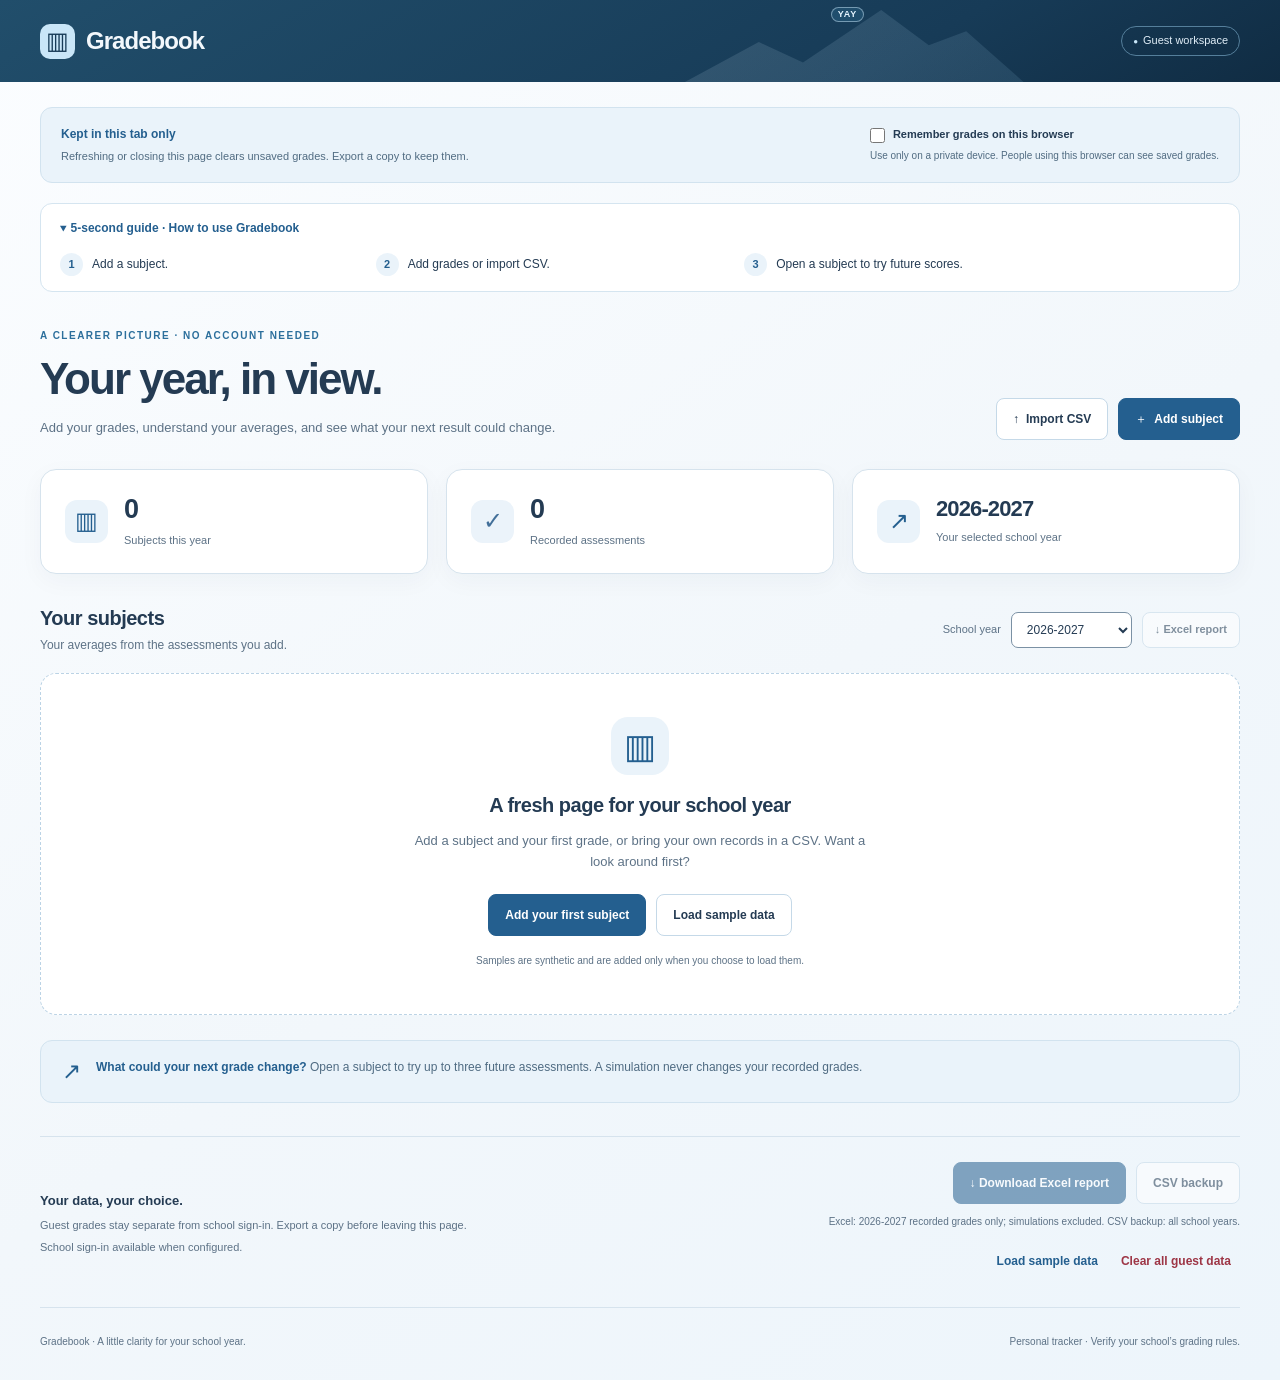
==== commit e0ad10dd: "Add YAY beside the winter mountain peaks" ====
--- a/guest-site/index.html
+++ b/guest-site/index.html
@@ -8,14 +8,15 @@
   <meta http-equiv="Content-Security-Policy" content="default-src 'self'; script-src 'self'; style-src 'self'; img-src 'self' data:; connect-src 'none'; object-src 'none'; base-uri 'none'; form-action 'none'">
   <meta name="description" content="Track your own grades and explore future scores, with no account required.">
   <title>Guest workspace · Gradebook</title>
-  <link rel="stylesheet" href="./assets/app.css">
-  <script src="./assets/excel-report.js" defer></script>
-  <script src="./assets/app.js" defer></script>
+  <link rel="stylesheet" href="./assets/app.css?v=bda95161feb3">
+  <script src="./assets/excel-report.js?v=a7533ae10094" defer></script>
+  <script src="./assets/app.js?v=b361ed01571d" defer></script>
 </head>
 <body data-school-login="">
   <a href="#main" class="skip-link">Skip to content</a>
   <header class="site-header">
     <a class="brand" href="#overview" aria-label="Gradebook guest overview"><span class="brand-mark" aria-hidden="true">▥</span>Gradebook</a>
+    <span class="mountain-yay">YAY</span>
     <div class="header-actions"><span class="guest-pill"><span aria-hidden="true">●</span>Guest workspace</span><a id="school-login" class="school-link" hidden>School sign-in <span aria-hidden="true">↗</span></a></div>
   </header>
   <main id="main" class="page">
--- a/guest-site/assets/app.css
+++ b/guest-site/assets/app.css
@@ -13,3 +13,4 @@
 /* Snow, slate, and glacier blue; decorative peaks need no image or request. */
 body{background:linear-gradient(145deg,#fbfdff 0%,#f2f7fb 55%,#edf5fb 100%)}.site-header{position:relative;isolation:isolate;background:linear-gradient(150deg,#214e6b 0%,#173b57 70%,#102c43 100%)}.site-header::after{content:"";position:absolute;z-index:-1;right:20%;bottom:0;width:min(31vw,340px);height:100%;background:linear-gradient(145deg,#e8f6ff,#8fc4e3);clip-path:polygon(0 100%,22% 51%,35% 76%,58% 12%,72% 55%,83% 38%,100% 100%);opacity:.13;pointer-events:none}
 .site-header :focus-visible{outline-color:#8fc4e3}input:not([type=checkbox]):focus,select:focus{outline-color:#4e88b3}
+.mountain-yay{position:absolute;top:7px;right:calc(20% + min(14.57vw,160px));padding:1px 6px;border:1px solid rgb(201 230 248 / 50%);border-radius:9px;background:#204e6d;color:#e5f4ff;font-size:9px;line-height:1.25;font-weight:700;letter-spacing:.09em}@media(max-width:600px){.mountain-yay{top:2px;padding:1px 4px;font-size:8px}}
